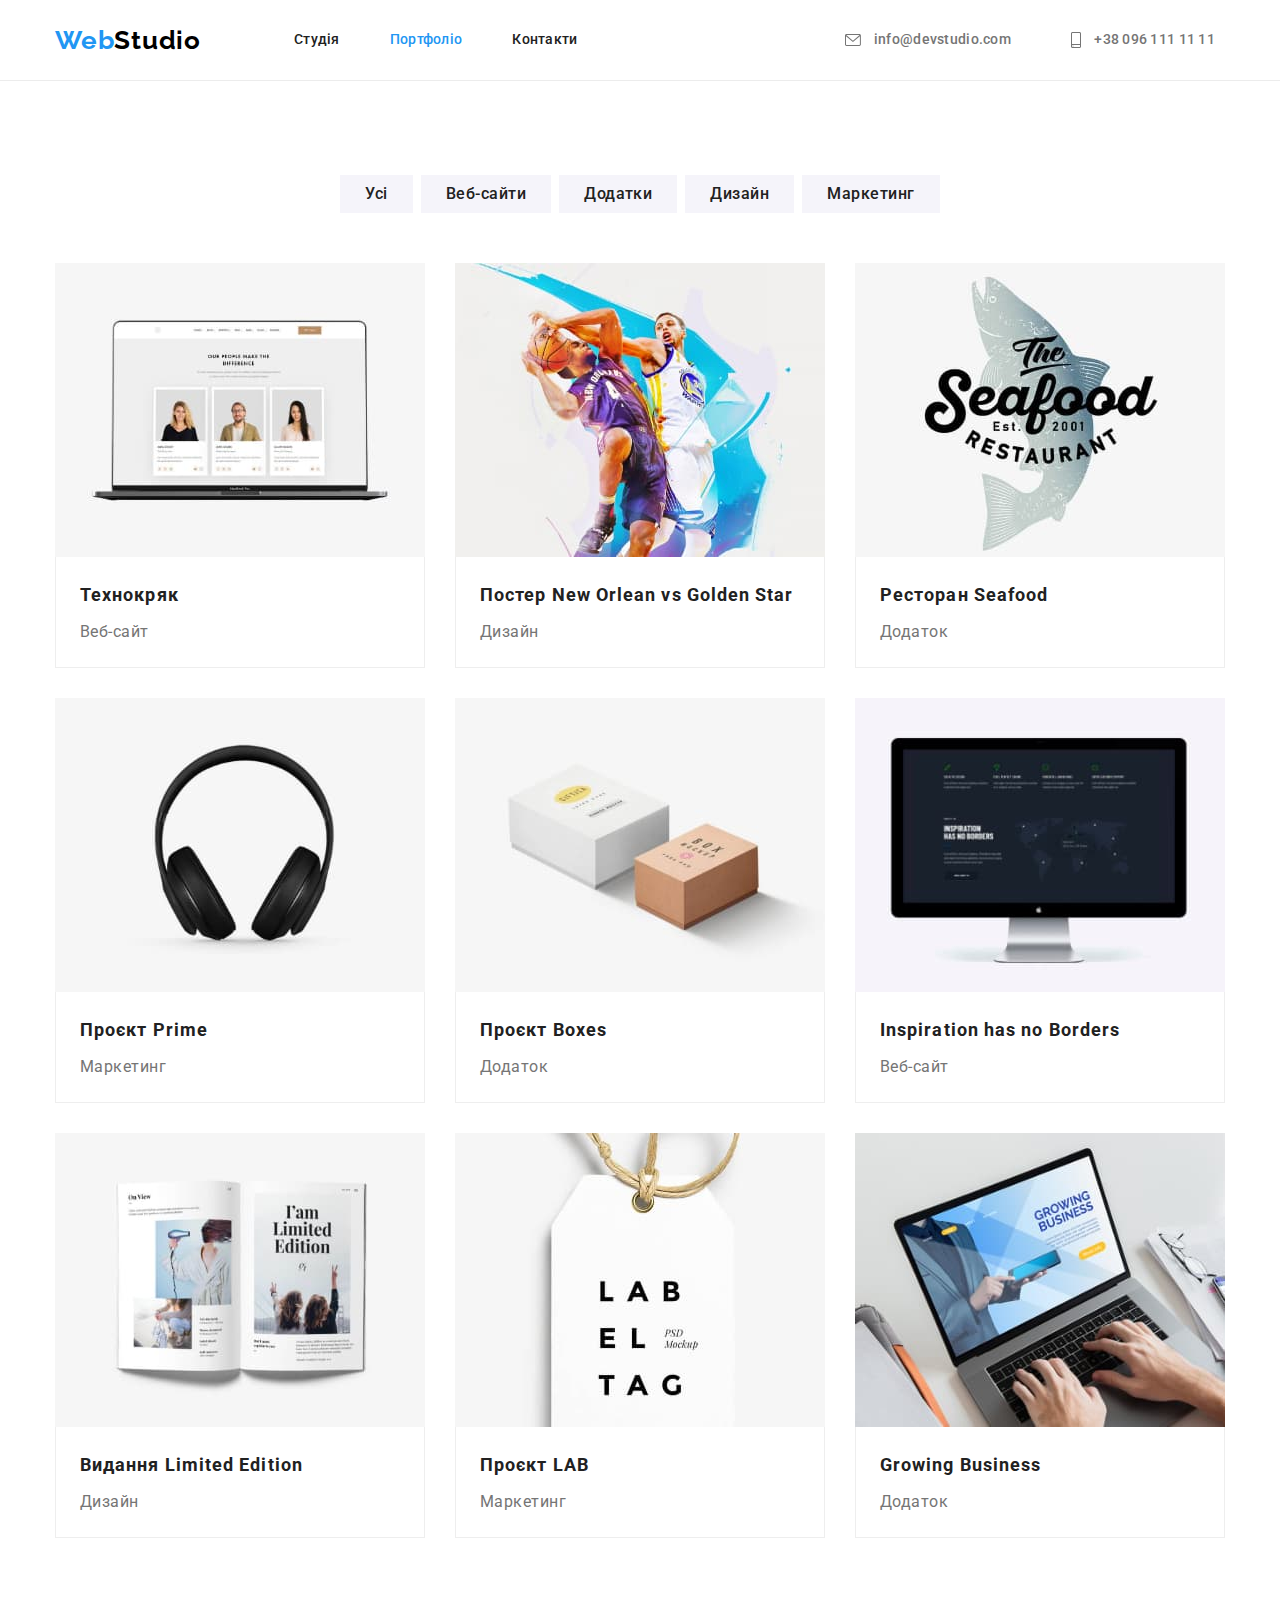
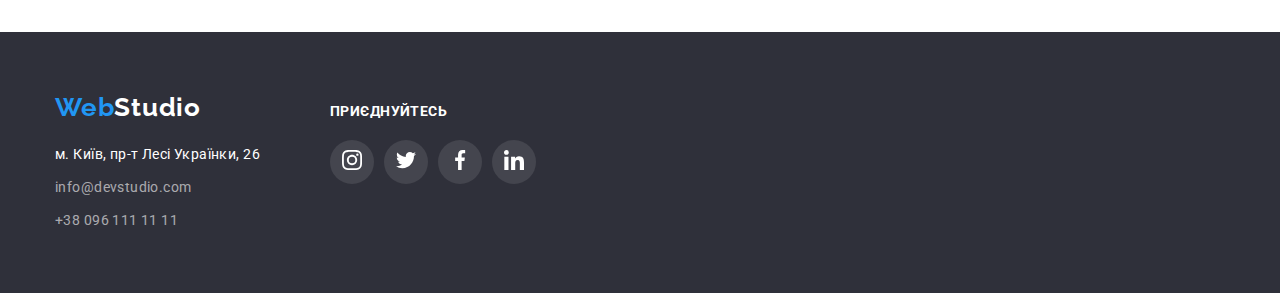
==== portfolio.html @ 2ae0f30d "add icons" ====
<!DOCTYPE html>
<html lang="uk">
<head>
    <meta charset="UTF-8">
    <meta http-equiv="X-UA-Compatible" content="IE=edge">
    <meta name="viewport" content="width=device-width, initial-scale=1.0">
    <title>Portfolio</title>
    <link rel="preconnect" href="https://fonts.googleapis.com">
    <link rel="preconnect" href="https://fonts.gstatic.com" crossorigin>
    <link href="https://fonts.googleapis.com/css2?family=Raleway:wght@700&family=Roboto:wght@400;500;700;900&display=swap"
        rel="stylesheet">
    <link rel="stylesheet" href="https://cdnjs.cloudflare.com/ajax/libs/modern-normalize/1.1.0/modern-normalize.min.css">
    <link rel="stylesheet" href="./css/styles.css">
</head>
<body>
    <header class="page-header border">
        <div class="header-container container">
        <a href="./index.html" class="logo"><span class="accent">Web</span>Studio</a>
        <nav class="header-nav">
            <ul class="site-nav list">
                <li class="header-nav-item"><a href="./index.html" class="header-nav-link">Студія</a></li>
                <li class="header-nav-item"><a href="./portfolio.html" class="header-nav-link current">Портфоліо</a></li>
                <li class="header-nav-item"><a href="#" class="header-nav-link">Контакти</a></li>
            </ul>
        </nav>
        <ul class="auth-nav list">
            <li class="auth-item"><a href="mailto:info@devstudio.com" class="header-auth-link mail"><svg class="mail" width="16"
                        height="12">
                        <use href="./images/icons.svg.svg#icon-mail"></use>
                    </svg> info@devstudio.com</a>
            </li>
            <li class="auth-item"><a href="tel:+380961111111" class="header-auth-link tel"><svg class="tel" width="10"
                        height="16">
                        <use href="./images/icons.svg.svg#icon-smartphone"></use>
                    </svg> +38 096 111 11 11</a></li>
        </ul>
        </div>
    </header>

    <main>
        <section class="portfolio section">
            <div class="container">
            <h1 class="visually-hidden">Портфоліо</h1>
            <ul class="portfolio-nav list">
                <li class="portfolio-nav-item"><button type="button" class="portfolio-nav-link">Усі</button></li>
                <li class="portfolio-nav-item"><button type="button" class="portfolio-nav-link">Веб-сайти</button></li>
                <li class="portfolio-nav-item"><button type="button" class="portfolio-nav-link">Додатки</button></li>
                <li class="portfolio-nav-item"><button type="button" class="portfolio-nav-link">Дизайн</button></li>
                <li class="portfolio-nav-item"><button type="button" class="portfolio-nav-link">Маркетинг</button></li>
            </ul>
            <ul class="portfolio-image list">
                <li>
                    <a href="#" class="portfolio-link">
                    <img class="image" src="./images/laptopwomen.jpg" alt="ноутбук із фото трьох людей" width="370">
                    <div class="portfolio-container-border">
                    <h2 class="portfolio-title">Технокряк</h2>
                    <p class="portfolio-text">Веб-сайт</p>
                    </div>
                    </a>
                </li>
                <li>
                    <a href="#" class="portfolio-link">
                    <img class="image" src="./images/backetball.jpg" alt="два баскетболісти боряться за м'яч" width="370">
                    <div class="portfolio-container-border">
                    <h2 class="portfolio-title">Постер New Orlean vs Golden Star</h2>
                    <p class="portfolio-text">Дизайн</p>
                    </div>
                    </a>
                </li>
                <li>
                    <a href="#" class="portfolio-link">
                    <img class="image" src="./images/seafood.jpg" alt="логотип ресторану" width="370">
                    <div class="portfolio-container-border">
                    <h2 class="portfolio-title">Ресторан Seafood</h2>
                    <p class="portfolio-text">Додаток</p>
                    </div>
                    </a>
                </li>
                <li>
                    <a href="#" class="portfolio-link">
                    <img class="image" src="./images/prime.jpg" alt="навушники" width="370">
                    <div class="portfolio-container-border">
                    <h2 class="portfolio-title">Проєкт Prime</h2>
                    <p class="portfolio-text">Маркетинг</p>
                    </div>
                    </a>
                </li>
                <li>
                    <a href="#" class="portfolio-link">
                    <img class="image" src="./images/boxes.jpg" alt="дві коробки маленьких" width="370">
                    <div class="portfolio-container-border">
                    <h2 class="portfolio-title">Проєкт Boxes</h2>
                    <p class="portfolio-text">Додаток</p>
                    </div>
                    </a>
                </li>
                <li>
                    <a href="#" class="portfolio-link">
                    <img class="image" src="./images/inspiretion.jpg" alt="монітор на якому карта світу" width="370">
                    <div class="portfolio-container-border">
                    <h2 class="portfolio-title">Inspiration has no Borders</h2>
                    <p class="portfolio-text">Веб-сайт</p>
                    </div>
                    </a>
                </li>
                <li>
                    <a href="#" class="portfolio-link">
                    <img class="image" src="./images/limited.jpg" alt="книга в розгорнутому вигляді" width="370">
                    <div class="portfolio-container-border">
                    <h2 class="portfolio-title">Видання Limited Edition</h2>
                    <p class="portfolio-text">Дизайн</p>
                    </div>
                    </a>
                </li>
                <li>
                    <a href="#" class="portfolio-link">
                    <img class="image" src="./images/lab.jpg" alt="бірка на шнурочку" width="370">
                    <div class="portfolio-container-border">
                    <h2 class="portfolio-title">Проєкт LAB</h2>
                    <p class="portfolio-text">Маркетинг</p>
                    </div>
                    </a>
                </li>
                <li>
                    <a href="#" class="portfolio-link">
                    <img class="image" src="./images/growing.jpg" alt="людина друкує на ноутбуці" width="370">
                    <div class="portfolio-container-border">
                    <h2 class="portfolio-title">Growing Business</h2>
                    <p class="portfolio-text">Додаток</p>
                    </div>
                    </a>
                </li>
            </ul>
            </div>
        </section>
    </main>

    <footer class="page-footer section">
        <div class="first-container container">
            <div class="footer-container">
                <a href="./index.html" class="logo-second"><span class="accent">Web</span>Studio</a>
                <address class="footer-address">
                    <ul class="auth-nav-footer list">
                        <li class="footer-nav">
                            <a class="google-page" href="https://goo.gl/maps/Zzo9jvhMkeHSHWEp7" target="_blank"
                                rel="noopener noreferrer nofollow">м. Київ, пр-т Лесі Українки, 26</a>
                        </li>
                        <li class="footer-nav"><a href="mailto:info@devstudio.com" class="footer-link">info@devstudio.com</a>
                        </li>
                        <li class="footer-nav"><a href="tel:+380961111111" class="footer-link">+38 096 111 11 11</a></li>
                    </ul>
                </address>
            </div>
            <div class="footer-icon">
                <h2 class="footer-title">Приєднуйтесь</h2>
                <ul class="footer-list list">
                    <li class="footer-messeg"><a href="#" class="icon-footer-svg"><svg class="footer-svg" width="20"
                                height="20">
                                <use href="./images/icons.svg.svg#icon-instagram-2"></use>
                            </svg></a>
                    </li>
                    <li class="footer-messeg"><a href="#" class="icon-footer-svg"><svg class="footer-svg" width="20"
                                height="20">
                                <use href="./images/icons.svg.svg#icon-twitter-1"></use>
                            </svg></a>
                    </li>
                    <li class="footer-messeg"><a href="#" class="icon-footer-svg"><svg class="footer-svg" width="20"
                                height="20">
                                <use href="./images/icons.svg.svg#icon-facebook-1"></use>
                            </svg></a>
                    </li>
                    <li class="footer-messeg"><a href="#" class="icon-footer-svg"><svg class="footer-svg" width="20"
                                height="20">
                                <use href="./images/icons.svg.svg#icon-linkedin-1"></use>
                            </svg></a>
                    </li>
                </ul>
            </div>
        </div>
    </footer>
</body>
</html>
---- css/styles.css ----
:root {
    --main-color: #212121;
    --second-color: #757575;
    --background-color: #FFFFFF;
    --secondbackground-color: #2F303A;
    --accent-color: #2196F3;
    --background-color-current: #188CE8;
    --background-color-team: #F5F4FA;
    --second-font: 'Raleway', sans-serif;
    --black-color: #000000;
    --white-color: #FFFFFF;
    --mailtel-color: rgba(255, 255, 255, 0.6);
}
body {
    font-family: 'Roboto', sans-serif;
    color: var(--main-color);
    color: var(--background-color);
}
.logo {
        font-family: var(--second-font);
        font-weight: 700;
        font-size: 26px;
        line-height: 1.2;        
        letter-spacing: 0.03em;
        color: var(--black-color);
        text-decoration: none;
}

.accent {
    font-family: var(--second-font);
    font-weight: 700;
    font-size: 26px;
    line-height: 1.2;
    letter-spacing: 0.03em;
    color: var(--accent-color);
}
.list {
    list-style: none;
    padding: 0;
    margin: 0;
}
h1,h2,h3,h4,h5,h6,p {
    margin-bottom: 0;
    margin-top: 0;
}
.container {
    margin: 0 auto;
    /* margin-left: auto;
    margin-right: auto; */
    width: 1200px;
    padding-left: 15px;
    padding-right: 15px;
    outline-offset: -2px;
    /* outline: 2px solid red; */
}
.header-container {
    display: flex;
    align-items: center;
}
.page-header {
    display: flex;
    align-items: center;
    border-bottom: 1px solid #ECECEC;
}
.header-nav-link {
    font-weight: 500;
    font-size: 14px;
    line-height: 1.14;
    letter-spacing: 0.02em;
    color: var(--main-color);
    text-decoration: none;
    padding-top: 32px;
    padding-bottom: 32px;
    display: block;
}
.header-nav-link:hover,
.header-nav-link:focus {
    color: var(--accent-color);
}
.current {
    color: var(--accent-color);
}
.header-nav .list {
    display: flex;
}
.header-nav {
    margin-left: 93px;
}
.site-nav .header-nav-item {
    margin-right: 50px;
}
.site-nav .header-nav-item:last-child {
    margin-right: 0;
}
.auth-nav {
    display: flex;
    margin-left: auto;
    
}
.auth-nav .auth-item + .auth-item {
    margin-left: 50px;
}
.header-auth-link {
    display: block;
    /* display: inline-flex; */
    font-weight: 500;
    font-size: 14px;
    line-height: 1.14;
    letter-spacing: 0.02em;
    color: var(--second-color);
    text-decoration: none;
    padding-top: 32px;
    padding-bottom: 32px;  
      
}
.header-auth-link:hover,
.header-auth-link:focus {
    color: var(--accent-color);
}
/* .mail::before {
    content: " ";
    width: 20px;
    height: 20px;
    margin-right: 10px;
    background-image: url(../images/mail.svg);
    background-size: contain;
    background-repeat: no-repeat;
    
    
} */
/* .tel::before {
    content: " ";
    width: 20px;
    height: 20px;
    margin-right: 10px;
    background-image: url(../images/smartphone.svg);
    background-size: contain;
    background-repeat: no-repeat;
} */
.mail {
    margin-right: 10px;
    fill: currentcolor;
    vertical-align: middle;
}
.header-auth-link > .mail:hover,
.header-auth-link > .mail:focus {
    fill: var(--accent-color);
}
.tel {
    margin-right: 10px;
    fill: currentcolor;
    vertical-align: middle;
}
.header-auth-link >.tel:hover,
.header-auth-link >.tel:focus {
    fill: var(--accent-color);
}
.section {
    padding-top: 94px;
    padding-bottom: 94px;
}

/* section main */
/* hero */

.hero {
    background-image: linear-gradient(rgba(47, 48, 58, 0.4), rgba(47, 48, 58, 0.4)),
            url(../images/overlay.jpg);
    background-color: var(--secondbackground-color);
    text-align: center;
    padding-top: 200px;
    padding-bottom: 200px;
    height: 600px;
    max-width: 1600px;
    margin-left: auto;
    margin-right: auto;
    background-repeat: no-repeat;
    border-style: cover;
    background-position: center;
}

.hero-title {
    margin-left: auto;
    margin-right: auto;
    margin-bottom: 30px;
    font-weight: 900;
    font-size: 44px;
    line-height: 1.37;
    letter-spacing: 0.06em;
    text-transform: uppercase;
    color: var(--white-color);
    width: 696px;
    
}
.button {
    text-align: center;
    display: inline-block;
    min-width: 216px;
    border-radius: 4px;
    padding: 11px 32px;
    font-family: inherit;
    font-weight: 700;
    font-size: 16px;
    line-height: 1.88;
    letter-spacing: 0.06em;
    color: var(--white-color);
    background-color: var(--accent-color);
    cursor: pointer;
    border: 1px solid transparent; 
}
.button:hover,
.button:focus {
    background-color: var(--background-color-current);
}
/* section aside */
.aside-container .site-aside {
    display: flex;
    text-align: start;
    gap: 30px;
}
.aside-four-svg {
    display: flex;
    background-color: #F5F5F5;
    width: 270px;
    height: 120px;
    margin-bottom: 30px;
    justify-content: center;
    align-items: center;
}
.aside-four-icon {
    display: block;
    
}
.visually-hidden {
    position: absolute;
    width: 1px;
    height: 1px;
    margin: -1px;
    border: 0;
    padding: 0;
    white-space: nowrap;
    clip-path: inset(100%);
    clip: rect(0 0 0 0);
    overflow: hidden;
}
.aside-four {
    flex-basis: calc((100% - 30px * 3) / 4);
}
.subtitle-aside {
    margin-bottom: 10px;
    font-weight: 700;
    font-size: 14px;
    line-height: 1.14;
    letter-spacing: 0.03em;
    text-transform: uppercase;
    color: var(--main-color);
    margin-top: 0;
   
}
.text-aside {
    font-size: 14px;
    line-height: 1.7;
    letter-spacing: 0.03em;
    color: var(--second-color);
    margin-top: 10px;
}

/* section job */
.job {
    padding-top: 0;
}

.job-container .site-job {
    display: flex;
    gap: 30px;
}
.job-item {
    flex-basis: calc((100% - 30px * 2) / 3);
}
.title-job {
    margin-bottom: 50px;
    font-weight: 700;
    font-size: 36px;
    line-height: 1.16;
    text-align: center;
    letter-spacing: 0.03em;
    color: var(--main-color);
}
.image-job {
    display: block;
    max-width: 100%;
}

/* section-team */
.team-container .site-team {
    display: flex;
    gap: 30px;
}
.team-item {
    flex-basis: calc((100% - 30px * 3) / 4);
    background-color: var(--background-color);
    box-shadow: 0px 1px 3px rgba(0, 0, 0, 0.12), 0px 1px 1px rgba(0, 0, 0, 0.14), 0px 2px 1px rgba(0, 0, 0, 0.2);
    border-radius: 0px 0px 4px 4px;
}
.team {
    background-color: var(--background-color-team);
}
.team-icon {
    padding: 0;
}
.title-team {
    margin-bottom: 50px;
    font-weight: 700;
    font-size: 36px;
    line-height: 1.16;
    text-align: center;
    letter-spacing: 0.03em;
    color: var(--main-color);
}
.team-name {
    /* display: flex; */
    padding-top: 30px;
    padding-bottom: 30px;
    justify-content: center;
    align-items: center;

}

.subtitle-team {
    margin-bottom: 10px;
    font-weight: 500;
    font-size: 16px;
    line-height: 1.18;
    text-align: center;
    letter-spacing: 0.03em;
    color: var(--main-color);
}
.text-team {
    font-size: 16px;
    line-height: 1.18;
    text-align: center;
    letter-spacing: 0.03em;
    color: var(--second-color);
}
.team-icon {
    display: flex;
    margin-right: 32px;
    margin-left: 32px;
    margin-top: 16px;
}
.foto-list {
    width: 44px;
    height: 44px;
    display: flex;
    justify-content: center;
    align-items: center;
    border-radius: 50%;
   
}
.section-team-icon {
    width: 100%;
    height: 100%;
    width: 44px;
    height: 44px;
    display: flex;
    justify-content: center;
    align-items: center;
    border-radius: 50%;
    
}
.messeg {
    fill: #AFB1B8;
}
.section-team-icon:hover .messeg, 
.section-team-icon:focus .messeg {
    fill: var(--background-color);
}
.section-team-icon:hover,
.section-team-icon:focus {
    background-color: var(--accent-color);
}
.foto-list:not(:last-child) {
    margin-right: 10px;
}

/* client */
.title-client {
    font-weight: 700;
    font-size: 36px;
    line-height: 1.16;
    text-align: center;
    letter-spacing: 0.03em;
    color: var(--main-color);
    margin-bottom: 50px;
}
.site-client {
    display: flex;
    fill: #AFB1B8;
    text-align: center;
}
.client-logo {
    display: flex;
    justify-content: center;
    align-items: center;
    border: 1px solid #AFB1B8;
    border-radius: 4px;
    margin-right: 30px;
    width: 170px;
    height: 92px;
}
/* footer */
/* .footer-container {
    padding-top: 20px;
    margin-bottom: 9px;
    padding-bottom: 60px;
} */
.page-footer {
    padding-top: 60px;
    padding-bottom: 60px;
}
.first-container {
    display: flex;
    align-items: baseline;
}
.footer-container {
    margin-right: 70px;
}
.logo-second {
    margin-bottom: 20px;
    color: var(--white-color);
    font-family: var(--second-font);
    font-weight: 700;
    font-size: 26px;
    line-height: 1.2;
    letter-spacing: 0.03em;
    text-decoration: none;
}
.page-footer {
    background-color: var(--secondbackground-color);
}
.footer-address {
    margin-top: 20px;
}
.footer-nav {
    margin-bottom: 9px;
}
.footer-nav:last-child {
    margin-bottom: 0;
}
.google-page {
    font-size: 14px;
    line-height: 1.7;
    letter-spacing: 0.03em;
    color: var(--white-color);
    text-decoration: none;
    font-style: normal;
    margin-bottom: 9px;   
}
.google-page:hover,
.google-page:focus {
    color: var(--accent-color);
}
.footer-link {
    font-size: 14px;
    line-height: 1.7;
    letter-spacing: 0.03em;
    color: var(--mailtel-color);
    text-decoration: none;
    font-style: normal;
    
}
.footer-link:hover,
.footer-link:focus {
    color: var(--accent-color);
}
.footer-title {
    font-weight: 700;
    font-size: 14px;
    line-height: 1.14;
    letter-spacing: 0.03em;
    text-transform: uppercase;
}
.footer-list {
    display: flex;
}
.footer-messeg {
    display: flex;
    width: 44px;
    height: 44px;
    margin-top: 20px;
    background-color: #44454E;
    border-radius: 50%;
    margin-right: 10px;
    justify-content: center;
    align-items: center;
}
.footer-svg {
    fill: var(--background-color);
}
.footer-messeg:not(:last-child) {
    margin-right: 10px;
}
.footer-messeg:hover,
.footer-messeg:focus {
    background-color: var(--accent-color);
}
/* PAGE PORTFOLIO */
.page-header .border {
    border-bottom: 1px solid;
}
.portfolio-nav {
    display: flex; 
    justify-content: center;
    gap: 8px;
}
.portfolio-nav-item {
    display: block;
    /* margin: 0 auto; */
}
.portfolio-nav-link {
    padding-top: 6px;
    padding-right: 25px;
    padding-bottom: 6px;
    padding-left: 25px;
    font-family: inherit;
    font-weight: 500;
    font-size: 16px;
    line-height: 1.62;
    text-align: center;
    letter-spacing: 0.03em;
    color: var(--main-color);
    cursor: pointer;
    background-color: var(--background-color-team);
    border: none; 
}
.portfolio-nav-link:hover,
.portfolio-nav-link:focus {
    color: var(--white-color);
}
.portfolio-nav-link:hover,
.portfolio-nav-link:focus {
    background-color: var(--accent-color);
}
.portfolio-image {
    display: flex;
    flex-wrap: wrap;
    margin-top: 50px;
    gap: 30px;
}
.portfolio-container-border {
    padding-top: 20px;
    padding-right: 24px;
    padding-bottom: 20px;
    padding-left: 24px;
    border-left: 1px solid #EEEEEE;
    border-bottom: 1px solid #EEEEEE;
    border-right: 1px solid #EEEEEE;
}
.portfolio-title {
    font-weight: 700;
    font-size: 18px;
    line-height: 2;
    letter-spacing: 0.06em;
    color: var(--main-color);
    margin-bottom: 4px;
}
.portfolio-text {
    font-size: 16px;
    line-height: 1.87;
    letter-spacing: 0.03em;
    color: var(--second-color);
}
.portfolio-link {
    text-decoration: none;
}
.image { 
    display: block;
    border-color: var(--background-color); 
    max-width: 100%;
}



/*  колір основного тексту #212121 

/*  вторинний колір тексту #757575

/* білий колір #FFFFFF

/* акцент #2196F3

/* вторинний колір фону #2F303A */
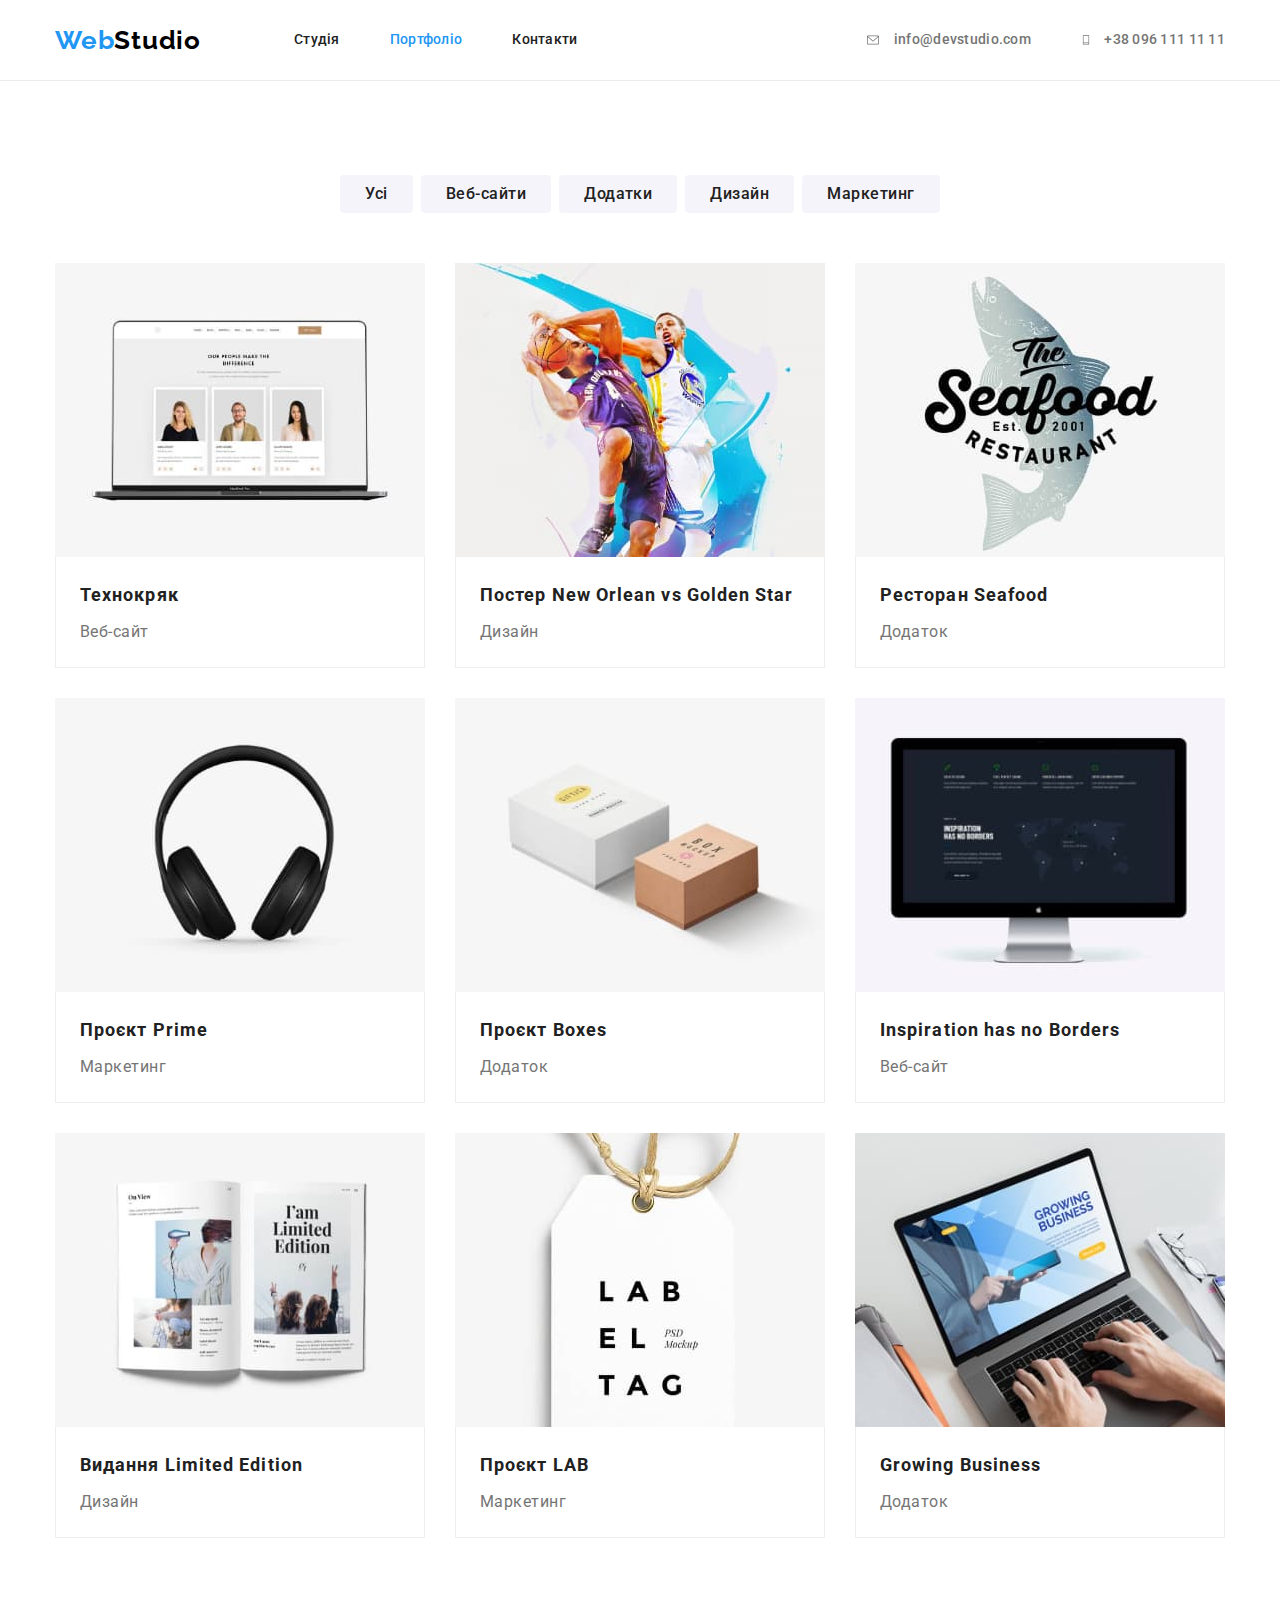
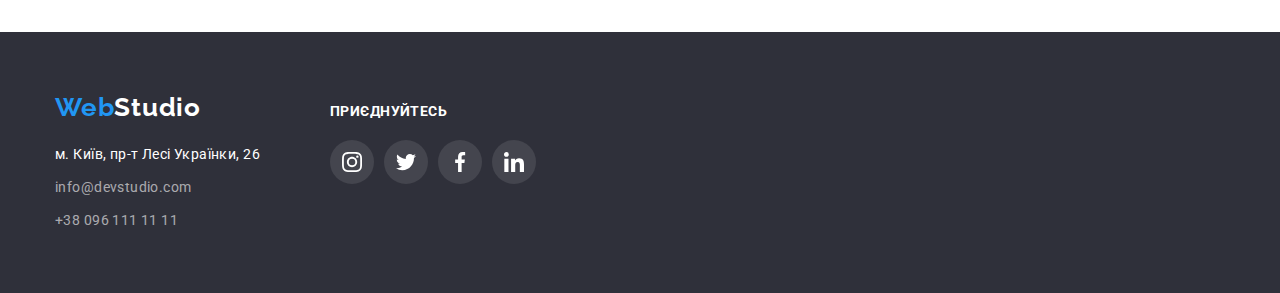
==== commit b34a5794: "add new sprite" ====
--- a/portfolio.html
+++ b/portfolio.html
@@ -24,14 +24,14 @@
             </ul>
         </nav>
         <ul class="auth-nav list">
-            <li class="auth-item"><a href="mailto:info@devstudio.com" class="header-auth-link mail"><svg class="mail" width="16"
+            <li class="auth-item"><a href="mailto:info@devstudio.com" class="header-auth-link"><svg class="mail" width="16"
                         height="12">
                         <use href="./images/icons.svg.svg#icon-mail"></use>
                     </svg> info@devstudio.com</a>
             </li>
-            <li class="auth-item"><a href="tel:+380961111111" class="header-auth-link tel"><svg class="tel" width="10"
+            <li class="auth-item"><a href="tel:+380961111111" class="header-auth-link"><svg class="tel" width="10"
                         height="16">
-                        <use href="./images/icons.svg.svg#icon-smartphone"></use>
+                        <use href="./images/icons.svg.svg#icon-phone"></use>
                     </svg> +38 096 111 11 11</a></li>
         </ul>
         </div>
@@ -49,7 +49,7 @@
                 <li class="portfolio-nav-item"><button type="button" class="portfolio-nav-link">Маркетинг</button></li>
             </ul>
             <ul class="portfolio-image list">
-                <li>
+                <li class="portfolio-shadow">
                     <a href="#" class="portfolio-link">
                     <img class="image" src="./images/laptopwomen.jpg" alt="ноутбук із фото трьох людей" width="370">
                     <div class="portfolio-container-border">
@@ -58,7 +58,7 @@
                     </div>
                     </a>
                 </li>
-                <li>
+                <li class="portfolio-shadow">
                     <a href="#" class="portfolio-link">
                     <img class="image" src="./images/backetball.jpg" alt="два баскетболісти боряться за м'яч" width="370">
                     <div class="portfolio-container-border">
@@ -67,7 +67,7 @@
                     </div>
                     </a>
                 </li>
-                <li>
+                <li class="portfolio-shadow">
                     <a href="#" class="portfolio-link">
                     <img class="image" src="./images/seafood.jpg" alt="логотип ресторану" width="370">
                     <div class="portfolio-container-border">
@@ -76,7 +76,7 @@
                     </div>
                     </a>
                 </li>
-                <li>
+                <li class="portfolio-shadow">
                     <a href="#" class="portfolio-link">
                     <img class="image" src="./images/prime.jpg" alt="навушники" width="370">
                     <div class="portfolio-container-border">
@@ -85,7 +85,7 @@
                     </div>
                     </a>
                 </li>
-                <li>
+                <li class="portfolio-shadow">
                     <a href="#" class="portfolio-link">
                     <img class="image" src="./images/boxes.jpg" alt="дві коробки маленьких" width="370">
                     <div class="portfolio-container-border">
@@ -94,7 +94,7 @@
                     </div>
                     </a>
                 </li>
-                <li>
+                <li class="portfolio-shadow">
                     <a href="#" class="portfolio-link">
                     <img class="image" src="./images/inspiretion.jpg" alt="монітор на якому карта світу" width="370">
                     <div class="portfolio-container-border">
@@ -103,7 +103,7 @@
                     </div>
                     </a>
                 </li>
-                <li>
+                <li class="portfolio-shadow">
                     <a href="#" class="portfolio-link">
                     <img class="image" src="./images/limited.jpg" alt="книга в розгорнутому вигляді" width="370">
                     <div class="portfolio-container-border">
@@ -112,7 +112,7 @@
                     </div>
                     </a>
                 </li>
-                <li>
+                <li class="portfolio-shadow">
                     <a href="#" class="portfolio-link">
                     <img class="image" src="./images/lab.jpg" alt="бірка на шнурочку" width="370">
                     <div class="portfolio-container-border">
@@ -121,7 +121,7 @@
                     </div>
                     </a>
                 </li>
-                <li>
+                <li class="portfolio-shadow">
                     <a href="#" class="portfolio-link">
                     <img class="image" src="./images/growing.jpg" alt="людина друкує на ноутбуці" width="370">
                     <div class="portfolio-container-border">
@@ -156,22 +156,22 @@
                 <ul class="footer-list list">
                     <li class="footer-messeg"><a href="#" class="icon-footer-svg"><svg class="footer-svg" width="20"
                                 height="20">
-                                <use href="./images/icons.svg.svg#icon-instagram-2"></use>
+                                <use href="./images/icons.svg.svg#icon-instagram"></use>
                             </svg></a>
                     </li>
                     <li class="footer-messeg"><a href="#" class="icon-footer-svg"><svg class="footer-svg" width="20"
                                 height="20">
-                                <use href="./images/icons.svg.svg#icon-twitter-1"></use>
+                                <use href="./images/icons.svg.svg#icon-twitter"></use>
                             </svg></a>
                     </li>
                     <li class="footer-messeg"><a href="#" class="icon-footer-svg"><svg class="footer-svg" width="20"
                                 height="20">
-                                <use href="./images/icons.svg.svg#icon-facebook-1"></use>
+                                <use href="./images/icons.svg.svg#icon-facebook"></use>
                             </svg></a>
                     </li>
                     <li class="footer-messeg"><a href="#" class="icon-footer-svg"><svg class="footer-svg" width="20"
                                 height="20">
-                                <use href="./images/icons.svg.svg#icon-linkedin-1"></use>
+                                <use href="./images/icons.svg.svg#icon-linkedin"></use>
                             </svg></a>
                     </li>
                 </ul>
--- a/css/styles.css
+++ b/css/styles.css
@@ -153,7 +153,7 @@
 }
 .header-auth-link >.tel:hover,
 .header-auth-link >.tel:focus {
-    fill: var(--accent-color);
+   fill: var(--accent-color);
 }
 .section {
     padding-top: 94px;
@@ -166,16 +166,14 @@
 .hero {
     background-image: linear-gradient(rgba(47, 48, 58, 0.4), rgba(47, 48, 58, 0.4)),
             url(../images/overlay.jpg);
-    background-color: var(--secondbackground-color);
+    background-color: #C4C4C4;
     text-align: center;
     padding-top: 200px;
     padding-bottom: 200px;
-    height: 600px;
     max-width: 1600px;
     margin-left: auto;
     margin-right: auto;
     background-repeat: no-repeat;
-    border-style: cover;
     background-position: center;
 }
 
@@ -194,7 +192,6 @@
 }
 .button {
     text-align: center;
-    display: inline-block;
     min-width: 216px;
     border-radius: 4px;
     padding: 11px 32px;
@@ -206,7 +203,8 @@
     color: var(--white-color);
     background-color: var(--accent-color);
     cursor: pointer;
-    border: 1px solid transparent; 
+    box-shadow: 0px 4px 4px 0px rgba(0, 0, 0, 0.25);
+    border-color: transparent;
 }
 .button:hover,
 .button:focus {
@@ -383,6 +381,8 @@
     margin-right: 10px;
 }
 
+
+
 /* client */
 .title-client {
     font-weight: 700;
@@ -397,17 +397,38 @@
     display: flex;
     fill: #AFB1B8;
     text-align: center;
-}
+    margin: 0;
+    padding-left: 0;
+}
+
 .client-logo {
+    flex-basis: 170px;
+}
+.client-bo:hover,
+.client-bo:focus {
+    fill: var(--accent-color);
+}
+.client-logo-svg {
     display: flex;
     justify-content: center;
     align-items: center;
     border: 1px solid #AFB1B8;
     border-radius: 4px;
     margin-right: 30px;
-    width: 170px;
     height: 92px;
 }
+.client-logo-svg:hover ,
+.client-logo-svg:focus {
+    fill: var(--accent-color);
+    border-color: var(--accent-color);
+}
+.client-bo {
+    display: block;
+}
+
+
+
+
 /* footer */
 /* .footer-container {
     padding-top: 20px;
@@ -483,7 +504,7 @@
 .footer-list {
     display: flex;
 }
-.footer-messeg {
+/* .footer-messeg {
     display: flex;
     width: 44px;
     height: 44px;
@@ -493,15 +514,26 @@
     margin-right: 10px;
     justify-content: center;
     align-items: center;
+} */
+.icon-footer-svg {
+    display: flex;
+    width: 44px;
+    height: 44px;
+    margin-top: 20px;
+    background-color: #44454E;
+    border-radius: 50%;
+    margin-right: 10px;
+    justify-content: center;
+    align-items: center;
 }
 .footer-svg {
     fill: var(--background-color);
 }
-.footer-messeg:not(:last-child) {
-    margin-right: 10px;
-}
-.footer-messeg:hover,
-.footer-messeg:focus {
+.icon-footer-svg:not(:last-child) {
+    margin-right: 10px;
+}
+.icon-footer-svg:hover,
+.icon-footer-svg:focus {
     background-color: var(--accent-color);
 }
 /* PAGE PORTFOLIO */
@@ -532,6 +564,8 @@
     cursor: pointer;
     background-color: var(--background-color-team);
     border: none; 
+    border-radius: 4px;
+    
 }
 .portfolio-nav-link:hover,
 .portfolio-nav-link:focus {
@@ -540,12 +574,17 @@
 .portfolio-nav-link:hover,
 .portfolio-nav-link:focus {
     background-color: var(--accent-color);
+    box-shadow: 0px 4px rgba(0, 0, 0, 0.25);
 }
 .portfolio-image {
     display: flex;
     flex-wrap: wrap;
     margin-top: 50px;
     gap: 30px;
+}
+.portfolio-shadow:hover,
+.portfolio-shadow:focus {
+    box-shadow: 0px 4px rgba(0, 0, 0, 0.25);
 }
 .portfolio-container-border {
     padding-top: 20px;
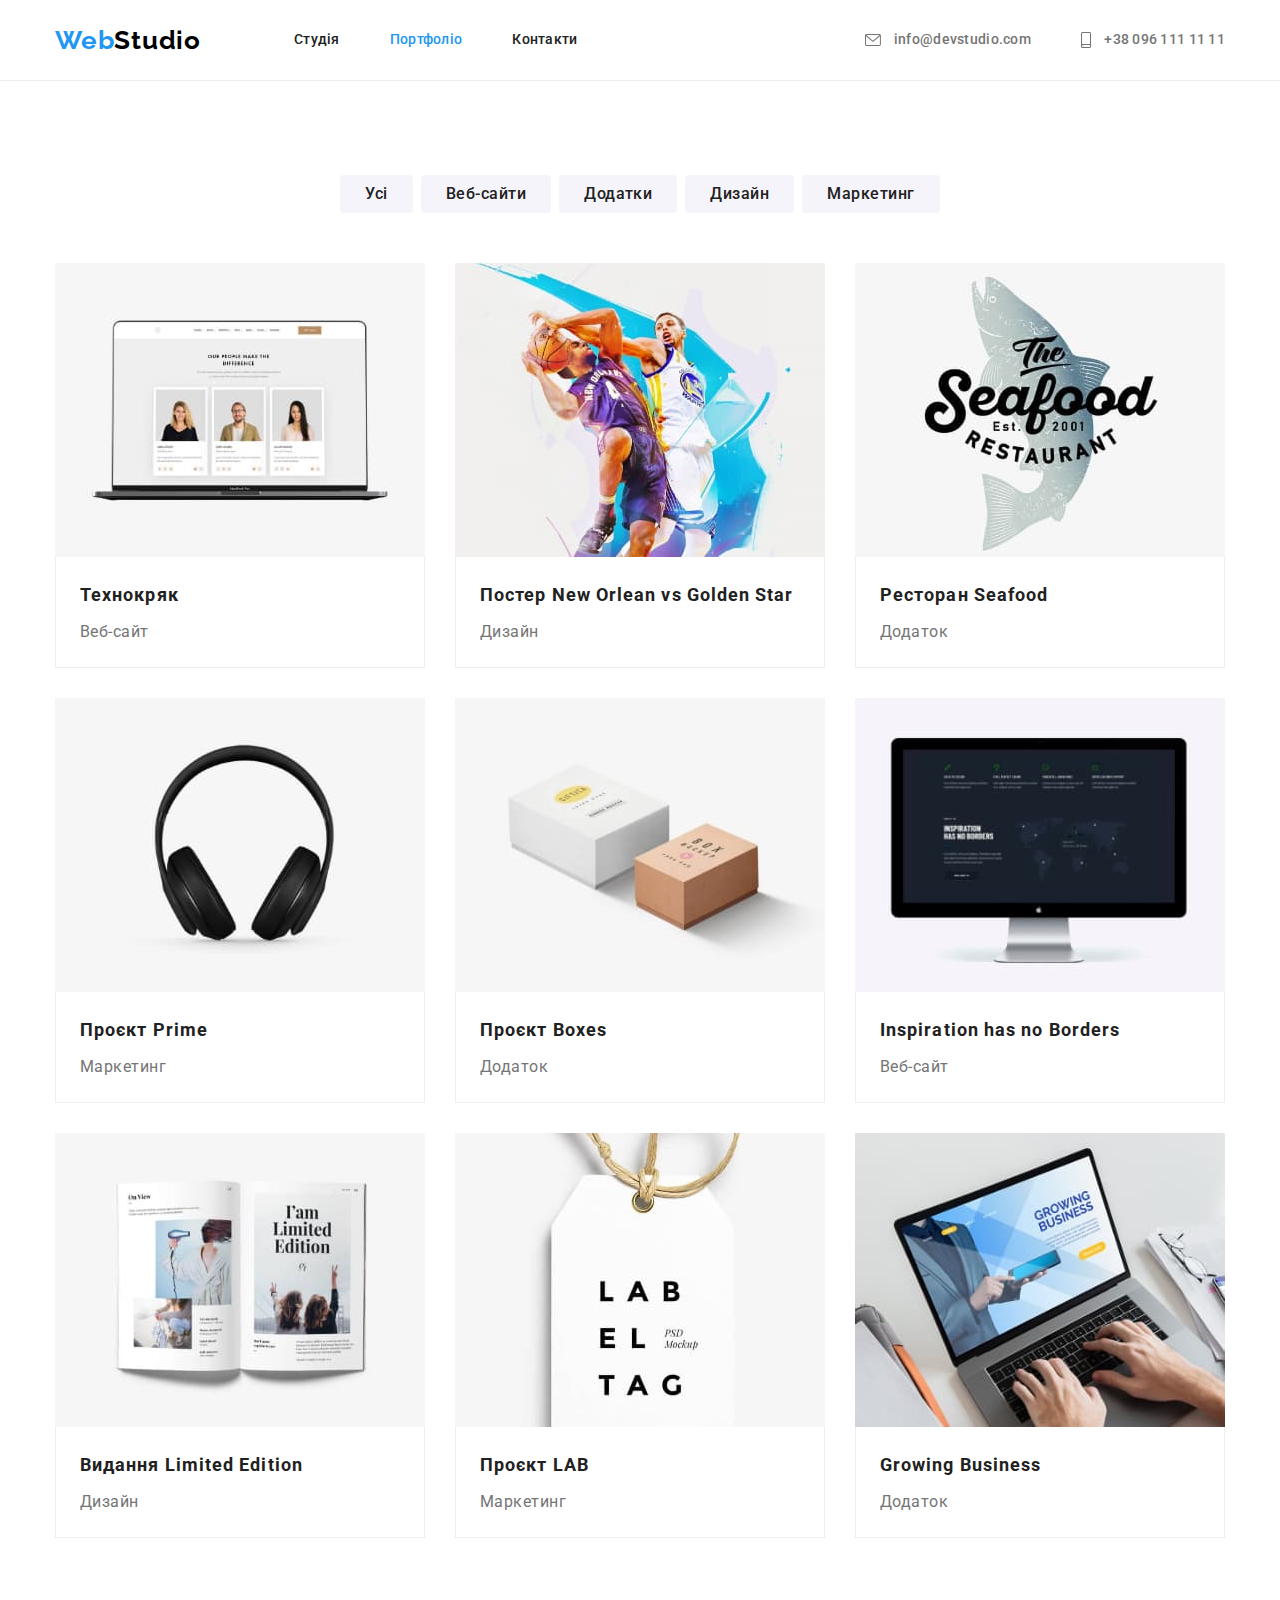
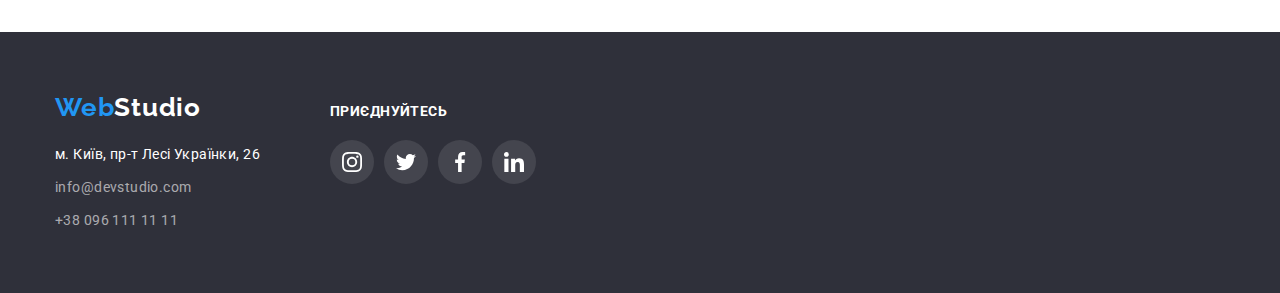
==== commit 856f7c8a: "version4.0" ====
--- a/portfolio.html
+++ b/portfolio.html
@@ -152,7 +152,7 @@
                 </address>
             </div>
             <div class="footer-icon">
-                <h2 class="footer-title">Приєднуйтесь</h2>
+                <p class="footer-title">Приєднуйтесь</p>
                 <ul class="footer-list list">
                     <li class="footer-messeg"><a href="#" class="icon-footer-svg"><svg class="footer-svg" width="20"
                                 height="20">
--- a/css/styles.css
+++ b/css/styles.css
@@ -58,8 +58,6 @@
     align-items: center;
 }
 .page-header {
-    display: flex;
-    align-items: center;
     border-bottom: 1px solid #ECECEC;
 }
 .header-nav-link {
@@ -111,7 +109,7 @@
     text-decoration: none;
     padding-top: 32px;
     padding-bottom: 32px;  
-      
+    object-fit: contain;
 }
 .header-auth-link:hover,
 .header-auth-link:focus {
@@ -173,6 +171,7 @@
     max-width: 1600px;
     margin-left: auto;
     margin-right: auto;
+    background-size: cover;
     background-repeat: no-repeat;
     background-position: center;
 }
@@ -342,9 +341,8 @@
 }
 .team-icon {
     display: flex;
-    margin-right: 32px;
-    margin-left: 32px;
     margin-top: 16px;
+    justify-content: center;
 }
 .foto-list {
     width: 44px;
@@ -399,31 +397,33 @@
     text-align: center;
     margin: 0;
     padding-left: 0;
+    gap: 30px;
 }
 
 .client-logo {
     flex-basis: 170px;
 }
-.client-bo:hover,
-.client-bo:focus {
-    fill: var(--accent-color);
-}
+
 .client-logo-svg {
     display: flex;
     justify-content: center;
     align-items: center;
     border: 1px solid #AFB1B8;
     border-radius: 4px;
-    margin-right: 30px;
     height: 92px;
-}
-.client-logo-svg:hover ,
+    object-fit: contain;
+}
+.client-logo-svg:hover,
 .client-logo-svg:focus {
+    border-color: var(--accent-color);
+}
+.client-logo-svg:hover .client-bo,
+.client-logo-svg:focus .client-bo{
     fill: var(--accent-color);
-    border-color: var(--accent-color);
 }
 .client-bo {
     display: block;
+    fill: #AFB1B8;
 }
 
 
@@ -500,6 +500,7 @@
     line-height: 1.14;
     letter-spacing: 0.03em;
     text-transform: uppercase;
+    margin-bottom: 20px;
 }
 .footer-list {
     display: flex;
@@ -515,14 +516,16 @@
     justify-content: center;
     align-items: center;
 } */
+.footer-messeg {
+    margin-right: 10px;
+}
 .icon-footer-svg {
     display: flex;
     width: 44px;
     height: 44px;
-    margin-top: 20px;
+    /* margin-top: 20px; */
     background-color: #44454E;
     border-radius: 50%;
-    margin-right: 10px;
     justify-content: center;
     align-items: center;
 }
@@ -574,7 +577,9 @@
 .portfolio-nav-link:hover,
 .portfolio-nav-link:focus {
     background-color: var(--accent-color);
-    box-shadow: 0px 4px rgba(0, 0, 0, 0.25);
+    box-shadow: 0px 3px 1px rgba(0, 0, 0, 0.1),
+        0px 1px 2px rgba(0, 0, 0, 0.08),
+        0px 2px 2px rgba(0, 0, 0, 0.12);
 }
 .portfolio-image {
     display: flex;
@@ -582,10 +587,7 @@
     margin-top: 50px;
     gap: 30px;
 }
-.portfolio-shadow:hover,
-.portfolio-shadow:focus {
-    box-shadow: 0px 4px rgba(0, 0, 0, 0.25);
-}
+
 .portfolio-container-border {
     padding-top: 20px;
     padding-right: 24px;
@@ -610,7 +612,15 @@
     color: var(--second-color);
 }
 .portfolio-link {
+    display: block;
     text-decoration: none;
+}
+.portfolio-link:hover,
+.portfolio-link:focus {
+    border-radius: 4px;
+    box-shadow: 0px 1px 1px rgba(0, 0, 0, 0.12),
+        0px 4px 4px rgba(0, 0, 0, 0.06),
+        1px 4px 6px rgba(0, 0, 0, 0.16); 
 }
 .image { 
     display: block;
